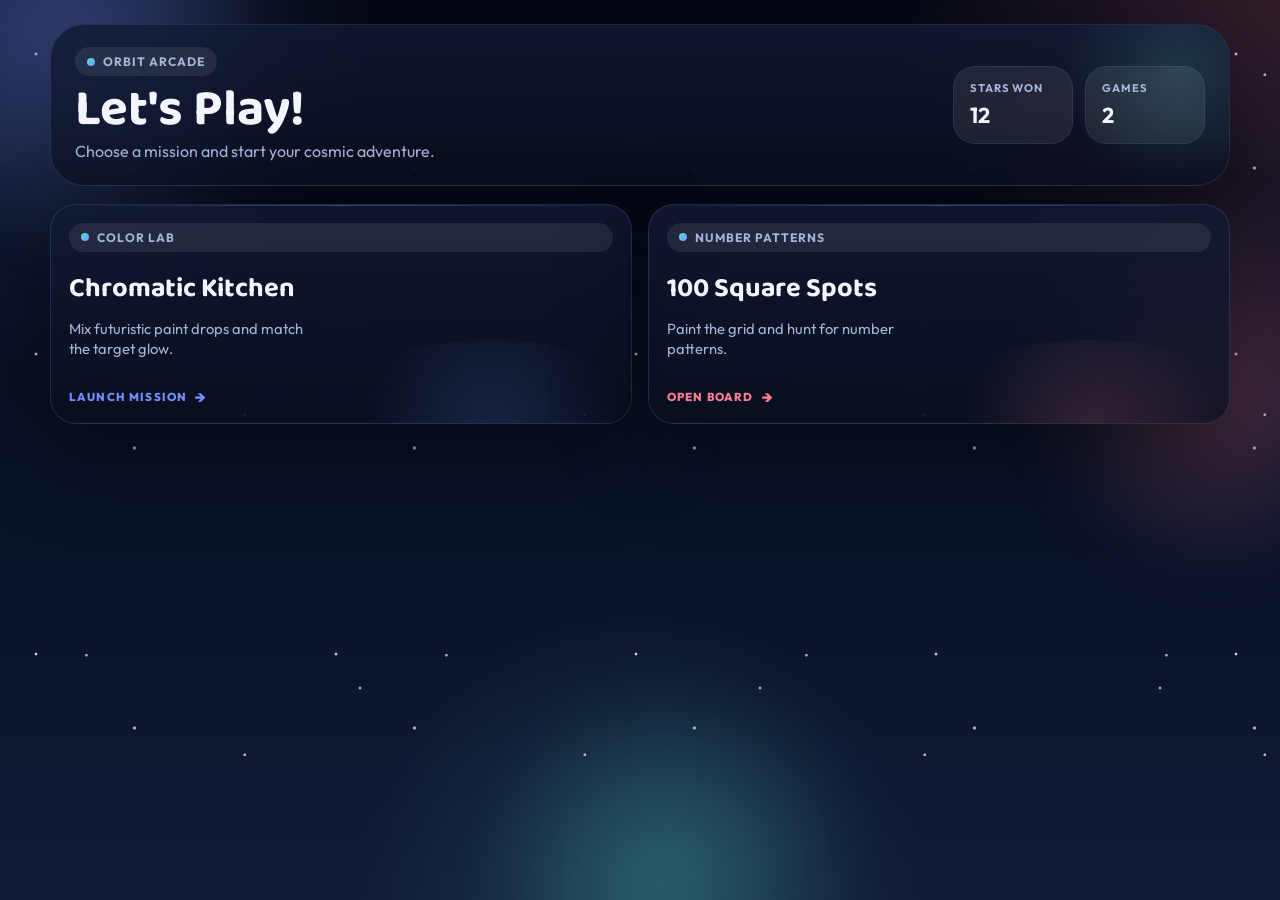
==== index.html @ 020fbe57 "Initial arcade site" ====
<!DOCTYPE html>
<html lang="en">
  <head>
    <meta charset="UTF-8" />
    <meta name="viewport" content="width=device-width, initial-scale=1.0" />
    <title>Orbit Arcade</title>
    <meta
      name="description"
      content="Orbit Arcade is a static collection of playful learning games including Chromatic Kitchen and Hundred Square Spots."
    />
    <link rel="preconnect" href="https://fonts.googleapis.com" />
    <link rel="preconnect" href="https://fonts.gstatic.com" crossorigin />
    <link
      href="https://fonts.googleapis.com/css2?family=Baloo+2:wght@400;600;700&family=Outfit:wght@400;500;600;700;800&display=swap"
      rel="stylesheet"
    />
    <link rel="stylesheet" href="./styles.css" />
  </head>
  <body>
    <div class="space-glow glow-one"></div>
    <div class="space-glow glow-two"></div>
    <div class="space-glow glow-three"></div>

    <main class="home-shell">
      <section class="home-hero">
        <div class="hero-copy">
          <p class="eyebrow">Orbit Arcade</p>
          <h1>Let's Play!</h1>
          <p class="hero-text">
            Choose a mission and start your cosmic adventure.
          </p>
        </div>
        <div class="hero-metrics">
          <div class="metric-card">
            <span>Stars Won</span>
            <strong id="totalStars">12</strong>
          </div>
          <div class="metric-card">
            <span>Games</span>
            <strong>2</strong>
          </div>
        </div>
      </section>

      <section class="game-grid">
        <a class="game-card feature-card" href="./chromatic-kitchen/index.html">
          <div class="card-topline">Color Lab</div>
          <h2>Chromatic Kitchen</h2>
          <p>
            Mix futuristic paint drops and match the target glow.
          </p>
          <div class="card-footer">Launch Mission</div>
        </a>

        <a class="game-card feature-card alt-card" href="./hundred-square-spots/index.html">
          <div class="card-topline">Number Patterns</div>
          <h2>100 Square Spots</h2>
          <p>
            Paint the grid and hunt for number patterns.
          </p>
          <div class="card-footer">Open Board</div>
        </a>
      </section>
    </main>
    <script src="./app.js"></script>
  </body>
</html>
---- styles.css ----
:root {
  --bg: #060b18;
  --panel: rgba(15, 22, 46, 0.72);
  --panel-border: rgba(130, 160, 255, 0.18);
  --text: #f3f6ff;
  --muted: #a6b4d6;
  --blue: #7390ff;
  --aqua: #58e3d5;
  --coral: #ff7f92;
  --gold: #ffd76f;
  --shadow: 0 30px 90px rgba(0, 0, 0, 0.42);
}

* {
  box-sizing: border-box;
}

body {
  margin: 0;
  min-height: 100vh;
  font-family: "Outfit", sans-serif;
  color: var(--text);
  background:
    radial-gradient(circle at top left, rgba(115, 144, 255, 0.22), transparent 24%),
    radial-gradient(circle at top right, rgba(255, 127, 146, 0.18), transparent 24%),
    radial-gradient(circle at bottom center, rgba(88, 227, 213, 0.16), transparent 26%),
    linear-gradient(180deg, #040813 0%, #0a1227 55%, #111936 100%);
  overflow-x: hidden;
}

body::before {
  content: "";
  position: fixed;
  inset: 0;
  background-image:
    radial-gradient(circle at 12% 18%, rgba(255, 255, 255, 0.9) 0 1px, transparent 1.8px),
    radial-gradient(circle at 72% 22%, rgba(255, 255, 255, 0.8) 0 1px, transparent 1.8px),
    radial-gradient(circle at 48% 60%, rgba(255, 255, 255, 0.75) 0 1.2px, transparent 2px),
    radial-gradient(circle at 90% 72%, rgba(255, 255, 255, 0.75) 0 1px, transparent 1.8px),
    radial-gradient(circle at 24% 82%, rgba(255, 255, 255, 0.7) 0 1px, transparent 1.8px);
  background-size: 300px 300px, 340px 340px, 280px 280px, 400px 400px, 360px 360px;
  opacity: 0.86;
  pointer-events: none;
}

.space-glow {
  position: fixed;
  width: 28rem;
  height: 28rem;
  border-radius: 50%;
  filter: blur(28px);
  pointer-events: none;
}

.glow-one {
  top: -10rem;
  left: -8rem;
  background: radial-gradient(circle, rgba(115, 144, 255, 0.34), transparent 60%);
}

.glow-two {
  top: 18%;
  right: -10rem;
  background: radial-gradient(circle, rgba(255, 127, 146, 0.28), transparent 60%);
}

.glow-three {
  bottom: -12rem;
  left: 35%;
  background: radial-gradient(circle, rgba(88, 227, 213, 0.24), transparent 60%);
}

.home-shell {
  position: relative;
  z-index: 1;
  max-width: 1220px;
  margin: 0 auto;
  min-height: 100vh;
  padding: 24px 20px 28px;
}

.home-hero,
.game-card {
  backdrop-filter: blur(24px);
  background: linear-gradient(180deg, rgba(18, 25, 51, 0.84), rgba(10, 15, 31, 0.76));
  border: 1px solid var(--panel-border);
  box-shadow: var(--shadow);
}

.home-hero {
  position: relative;
  display: flex;
  justify-content: space-between;
  gap: 24px;
  border-radius: 34px;
  padding: 22px 24px;
  overflow: hidden;
}

.home-hero::after {
  content: "";
  position: absolute;
  width: 240px;
  height: 240px;
  right: -70px;
  top: -70px;
  border-radius: 50%;
  background: radial-gradient(circle, rgba(88, 227, 213, 0.15), transparent 68%);
}

.hero-copy,
.hero-metrics {
  position: relative;
  z-index: 1;
}

.eyebrow,
.card-topline {
  margin: 0;
  display: inline-flex;
  align-items: center;
  gap: 8px;
  padding: 7px 12px;
  border-radius: 999px;
  background: rgba(255, 255, 255, 0.08);
  color: var(--muted);
  letter-spacing: 0.08em;
  text-transform: uppercase;
  font-size: 0.76rem;
  font-weight: 700;
}

.eyebrow::before,
.card-topline::before {
  content: "";
  width: 8px;
  height: 8px;
  border-radius: 50%;
  background: linear-gradient(135deg, var(--aqua), var(--blue));
}

.hero-copy h1,
.game-card h2 {
  font-family: "Baloo 2", cursive;
}

.hero-copy h1 {
  margin: 10px 0 6px;
  font-size: clamp(2.5rem, 4vw, 4rem);
  line-height: 0.94;
}

.hero-text {
  margin: 0;
  max-width: 38ch;
  line-height: 1.4;
  color: var(--muted);
}

.hero-metrics {
  display: grid;
  grid-template-columns: repeat(2, minmax(120px, 1fr));
  gap: 12px;
  align-self: center;
}

.metric-card {
  padding: 14px 16px;
  border-radius: 22px;
  background: rgba(255, 255, 255, 0.08);
  border: 1px solid rgba(130, 160, 255, 0.12);
}

.metric-card span {
  display: block;
  color: var(--muted);
  text-transform: uppercase;
  letter-spacing: 0.08em;
  font-size: 0.7rem;
  font-weight: 700;
}

.metric-card strong {
  display: block;
  margin-top: 6px;
  font-size: 1.35rem;
}

.game-grid {
  display: grid;
  grid-template-columns: repeat(2, minmax(0, 1fr));
  gap: 16px;
  margin-top: 18px;
  align-items: stretch;
}

.game-card {
  position: relative;
  display: flex;
  flex-direction: column;
  justify-content: space-between;
  min-height: 220px;
  height: 100%;
  padding: 18px 18px 16px;
  border-radius: 26px;
  overflow: hidden;
  text-decoration: none;
  color: inherit;
  transition: transform 0.2s cubic-bezier(0.175, 0.885, 0.32, 1.12), box-shadow 0.2s ease, border-color 0.2s ease;
  cursor: pointer;
}

.game-card::before {
  content: "";
  position: absolute;
  inset: auto -8% -48% 44%;
  height: 86%;
  border-radius: 50%;
  opacity: 0.8;
}

.feature-card::before {
  background: radial-gradient(circle, rgba(111, 140, 255, 0.2), transparent 62%);
}

.alt-card::before {
  background: radial-gradient(circle, rgba(255, 127, 146, 0.2), transparent 62%);
}

.future-card::before {
  background: radial-gradient(circle, rgba(255, 215, 111, 0.16), transparent 62%);
}

.game-card::after {
  content: "";
  position: absolute;
  inset: 0 0 auto 0;
  height: 1px;
  background: linear-gradient(90deg, transparent, rgba(130, 160, 255, 0.34), transparent);
}

.game-card > * {
  position: relative;
  z-index: 1;
}

.game-card:hover {
  transform: translateY(-6px) scale(1.01);
  box-shadow: 0 36px 90px rgba(0, 0, 0, 0.54);
  border-color: rgba(130, 160, 255, 0.35);
}

.game-card h2 {
  margin: 12px 0 4px;
  font-size: 1.7rem;
  line-height: 0.98;
}

.game-card p {
  margin: 0;
  max-width: 24ch;
  line-height: 1.32;
  font-size: 0.92rem;
  color: var(--muted);
}

.card-footer {
  margin-top: 16px;
  display: inline-flex;
  align-items: center;
  gap: 8px;
  font-weight: 800;
  text-transform: uppercase;
  letter-spacing: 0.1em;
  font-size: 0.72rem;
  color: var(--blue);
}

.card-footer::after {
  content: "→";
  font-size: 1rem;
  transition: transform 0.2s ease;
}

.game-card:hover .card-footer::after {
  transform: translateX(6px);
}

.alt-card .card-footer {
  color: var(--coral);
}

@media (max-width: 980px) {
  .home-shell {
    padding: 22px 16px 28px;
  }

  .home-hero {
    flex-direction: column;
    align-items: flex-start;
  }

  .hero-metrics {
    align-self: stretch;
  }

  .game-grid {
    grid-template-columns: 1fr;
  }

  .game-card {
    min-height: 180px;
  }
}

@media (max-width: 640px) {
  .home-shell {
    padding: 18px 14px 24px;
  }

  .home-hero,
  .game-card {
    border-radius: 24px;
  }

  .home-hero {
    padding: 18px;
  }

  .hero-copy h1 {
    font-size: 2.5rem;
  }

  .hero-text {
    font-size: 0.92rem;
  }

  .hero-metrics {
    width: 100%;
    grid-template-columns: 1fr 1fr;
  }

  .game-card {
    min-height: 168px;
    padding: 16px;
  }

  .game-card h2 {
    font-size: 1.5rem;
  }

  .game-card p {
    font-size: 0.88rem;
  }
}
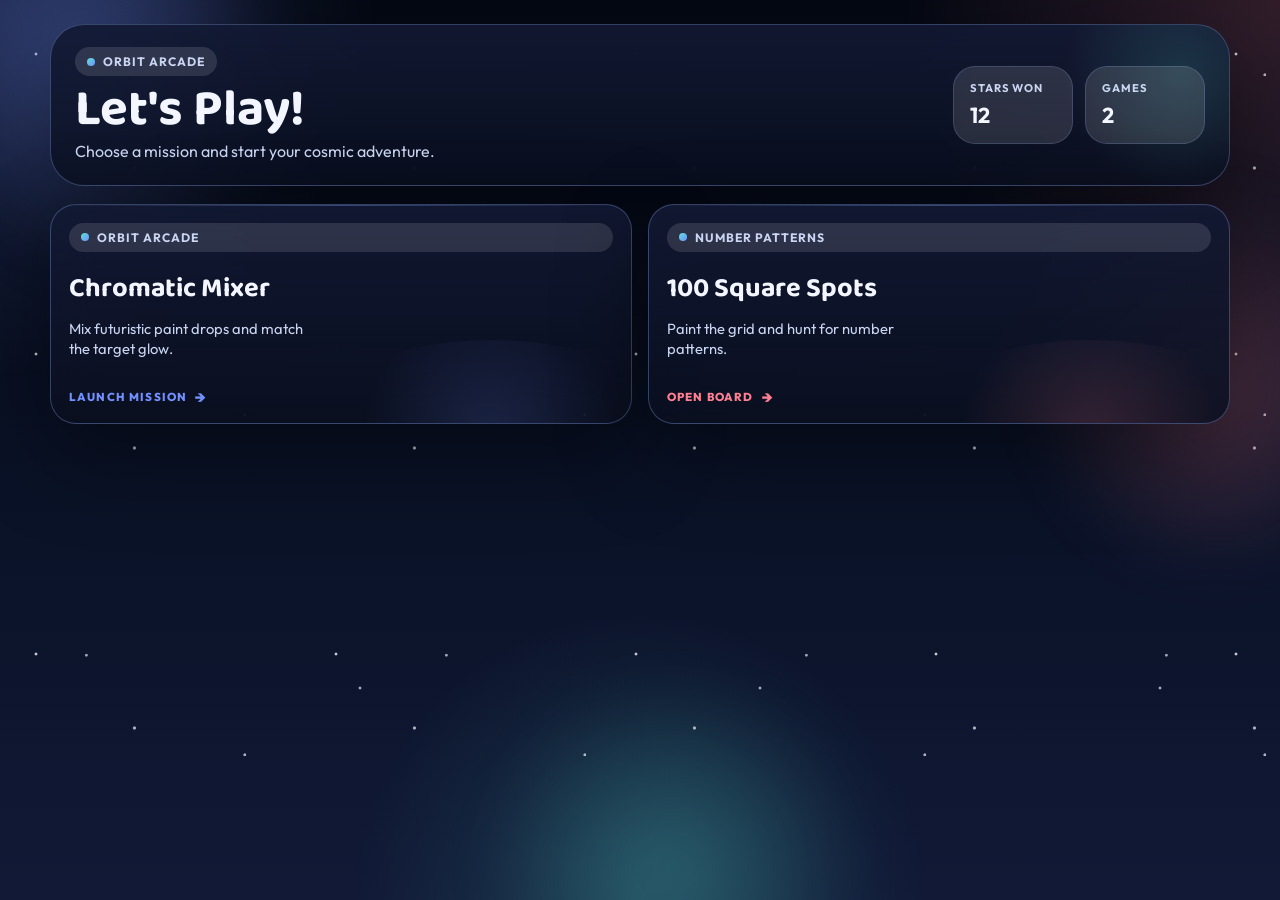
==== commit 9832d72a: "Rename "Chromatic Kitchen" to "Chromatic Mixer" and update related text; implement save board functi" ====
--- a/index.html
+++ b/index.html
@@ -6,7 +6,7 @@
     <title>Orbit Arcade</title>
     <meta
       name="description"
-      content="Orbit Arcade is a static collection of playful learning games including Chromatic Kitchen and Hundred Square Spots."
+      content="Orbit Arcade is a static collection of playful learning games including Chromatic Mixer and Hundred Square Spots."
     />
     <link rel="preconnect" href="https://fonts.googleapis.com" />
     <link rel="preconnect" href="https://fonts.gstatic.com" crossorigin />
@@ -44,8 +44,8 @@
 
       <section class="game-grid">
         <a class="game-card feature-card" href="./chromatic-kitchen/index.html">
-          <div class="card-topline">Color Lab</div>
-          <h2>Chromatic Kitchen</h2>
+          <div class="card-topline">Orbit Arcade</div>
+          <h2>Chromatic Mixer</h2>
           <p>
             Mix futuristic paint drops and match the target glow.
           </p>
--- a/styles.css
+++ b/styles.css
@@ -1,9 +1,9 @@
 :root {
   --bg: #060b18;
   --panel: rgba(15, 22, 46, 0.72);
-  --panel-border: rgba(130, 160, 255, 0.18);
+  --panel-border: rgba(153, 183, 255, 0.3);
   --text: #f3f6ff;
-  --muted: #a6b4d6;
+  --muted: #cad5f2;
   --blue: #7390ff;
   --aqua: #58e3d5;
   --coral: #ff7f92;
@@ -82,7 +82,7 @@
 .home-hero,
 .game-card {
   backdrop-filter: blur(24px);
-  background: linear-gradient(180deg, rgba(18, 25, 51, 0.84), rgba(10, 15, 31, 0.76));
+  background: linear-gradient(180deg, rgba(18, 25, 51, 0.92), rgba(10, 15, 31, 0.86));
   border: 1px solid var(--panel-border);
   box-shadow: var(--shadow);
 }
@@ -122,7 +122,7 @@
   gap: 8px;
   padding: 7px 12px;
   border-radius: 999px;
-  background: rgba(255, 255, 255, 0.08);
+  background: rgba(255, 255, 255, 0.12);
   color: var(--muted);
   letter-spacing: 0.08em;
   text-transform: uppercase;
@@ -167,8 +167,8 @@
 .metric-card {
   padding: 14px 16px;
   border-radius: 22px;
-  background: rgba(255, 255, 255, 0.08);
-  border: 1px solid rgba(130, 160, 255, 0.12);
+  background: rgba(255, 255, 255, 0.12);
+  border: 1px solid rgba(153, 183, 255, 0.2);
 }
 
 .metric-card span {
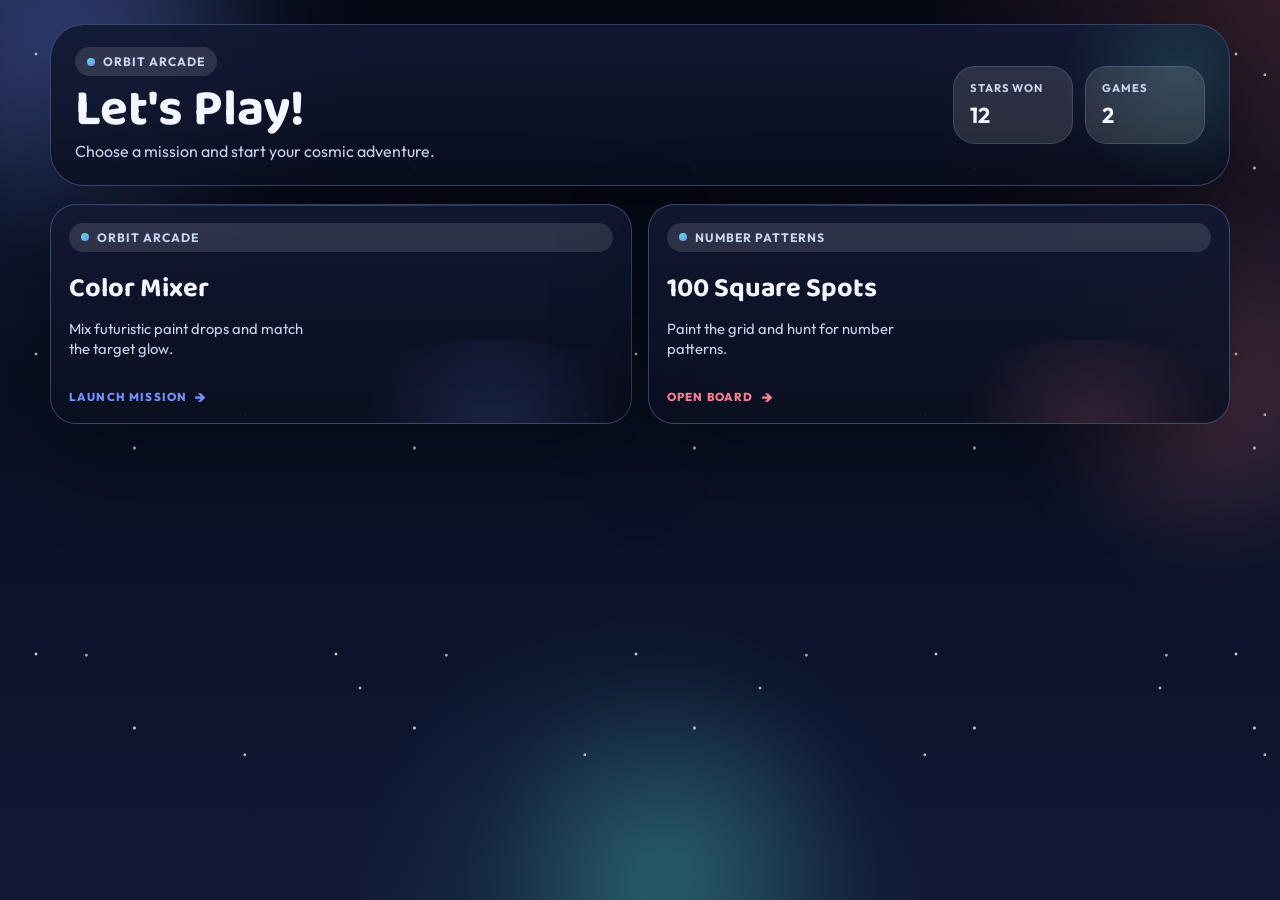
==== commit 3b0623be: "Rename "Chromatic Mixer" to "Color Mixer" in index.html and update related descriptions" ====
--- a/index.html
+++ b/index.html
@@ -6,7 +6,7 @@
     <title>Orbit Arcade</title>
     <meta
       name="description"
-      content="Orbit Arcade is a static collection of playful learning games including Chromatic Mixer and Hundred Square Spots."
+      content="Orbit Arcade is a static collection of playful learning games including Color Mixer and Hundred Square Spots."
     />
     <link rel="preconnect" href="https://fonts.googleapis.com" />
     <link rel="preconnect" href="https://fonts.gstatic.com" crossorigin />
@@ -45,7 +45,7 @@
       <section class="game-grid">
         <a class="game-card feature-card" href="./chromatic-kitchen/index.html">
           <div class="card-topline">Orbit Arcade</div>
-          <h2>Chromatic Mixer</h2>
+          <h2>Color Mixer</h2>
           <p>
             Mix futuristic paint drops and match the target glow.
           </p>
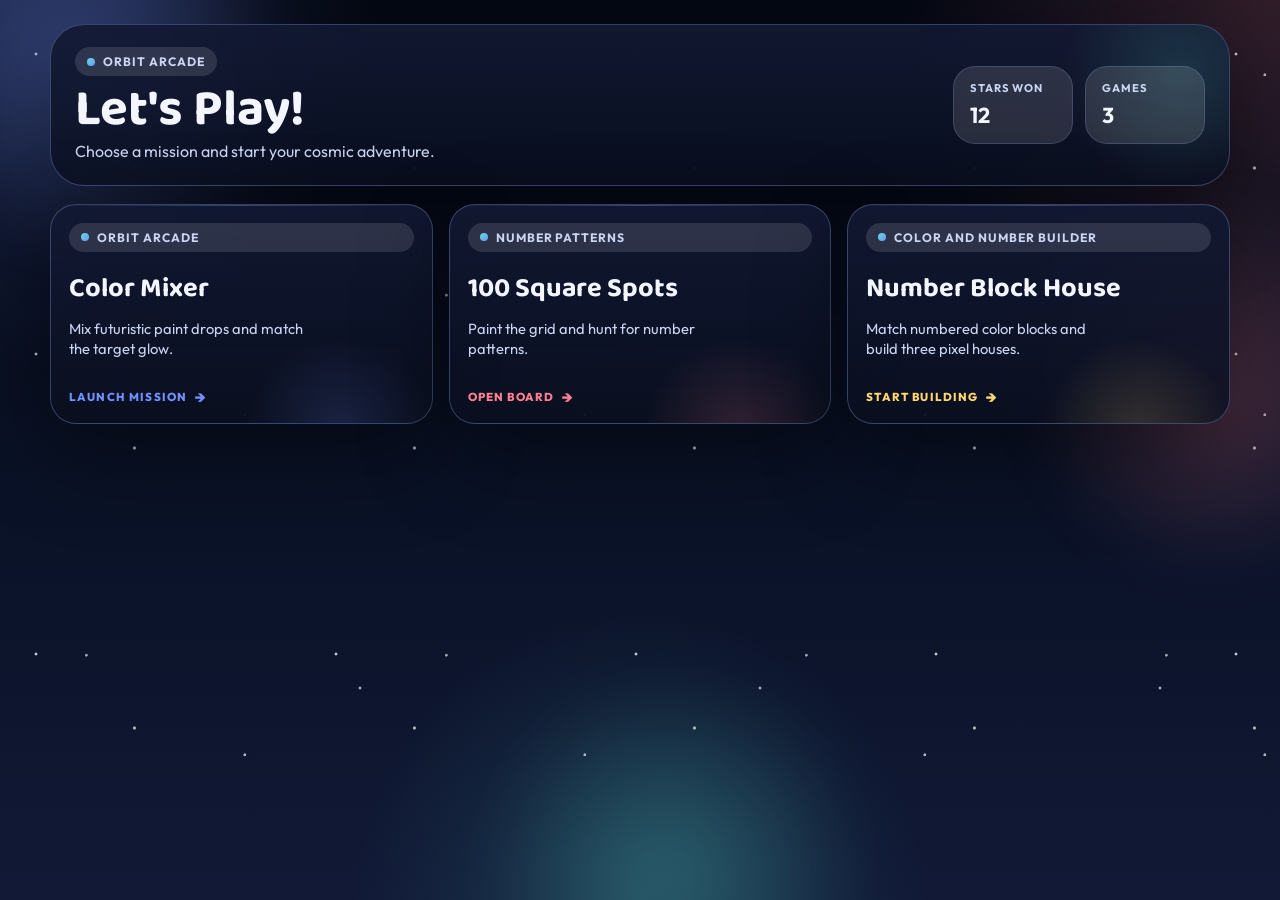
==== commit d2670f1c: "Add Number Block House game Co-authored-by: Copilot <223556219+Copilot@users.noreply.github.com>" ====
--- a/index.html
+++ b/index.html
@@ -6,7 +6,7 @@
     <title>Orbit Arcade</title>
     <meta
       name="description"
-      content="Orbit Arcade is a static collection of playful learning games including Color Mixer and Hundred Square Spots."
+      content="Orbit Arcade is a static collection of playful learning games with colors, numbers, patterns, and building."
     />
     <link rel="preconnect" href="https://fonts.googleapis.com" />
     <link rel="preconnect" href="https://fonts.gstatic.com" crossorigin />
@@ -37,7 +37,7 @@
           </div>
           <div class="metric-card">
             <span>Games</span>
-            <strong>2</strong>
+            <strong>3</strong>
           </div>
         </div>
       </section>
@@ -60,6 +60,18 @@
           </p>
           <div class="card-footer">Open Board</div>
         </a>
+
+        <a
+          class="game-card feature-card builder-card"
+          href="./number-block-house/index.html?clawpilotTheme=dark"
+        >
+          <div class="card-topline">Color and Number Builder</div>
+          <h2>Number Block House</h2>
+          <p>
+            Match numbered color blocks and build three pixel houses.
+          </p>
+          <div class="card-footer">Start Building</div>
+        </a>
       </section>
     </main>
     <script src="./app.js"></script>
--- a/styles.css
+++ b/styles.css
@@ -188,7 +188,7 @@
 
 .game-grid {
   display: grid;
-  grid-template-columns: repeat(2, minmax(0, 1fr));
+  grid-template-columns: repeat(3, minmax(0, 1fr));
   gap: 16px;
   margin-top: 18px;
   align-items: stretch;
@@ -227,6 +227,10 @@
   background: radial-gradient(circle, rgba(255, 127, 146, 0.2), transparent 62%);
 }
 
+.builder-card::before {
+  background: radial-gradient(circle, rgba(255, 215, 111, 0.2), transparent 62%);
+}
+
 .future-card::before {
   background: radial-gradient(circle, rgba(255, 215, 111, 0.16), transparent 62%);
 }
@@ -290,6 +294,10 @@
   color: var(--coral);
 }
 
+.builder-card .card-footer {
+  color: var(--gold);
+}
+
 @media (max-width: 980px) {
   .home-shell {
     padding: 22px 16px 28px;
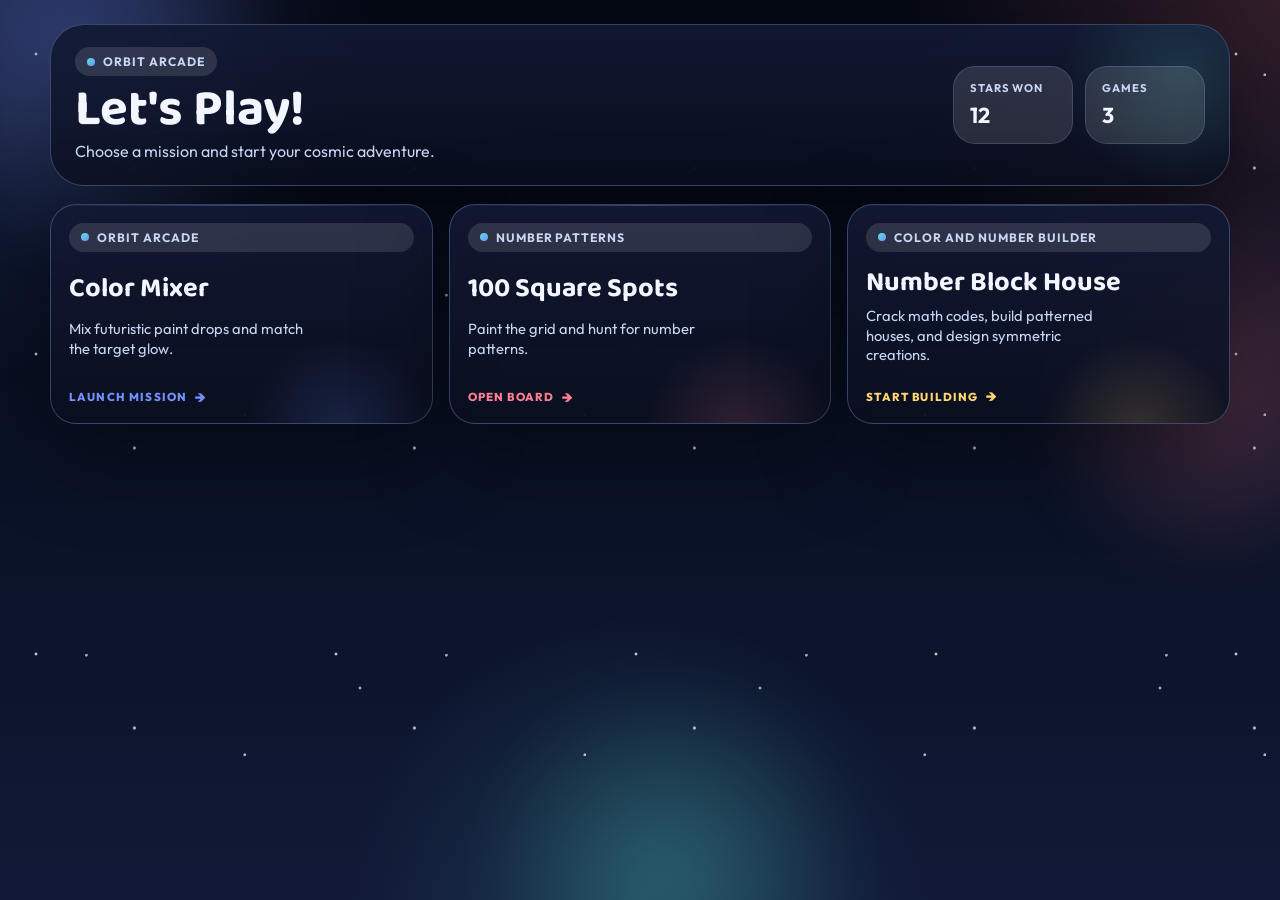
==== commit 8eb826f6: "Expand Number Block House challenges Co-authored-by: Copilot <223556219+Copilot@users.noreply.github" ====
--- a/index.html
+++ b/index.html
@@ -68,7 +68,7 @@
           <div class="card-topline">Color and Number Builder</div>
           <h2>Number Block House</h2>
           <p>
-            Match numbered color blocks and build three pixel houses.
+            Crack math codes, build patterned houses, and design symmetric creations.
           </p>
           <div class="card-footer">Start Building</div>
         </a>
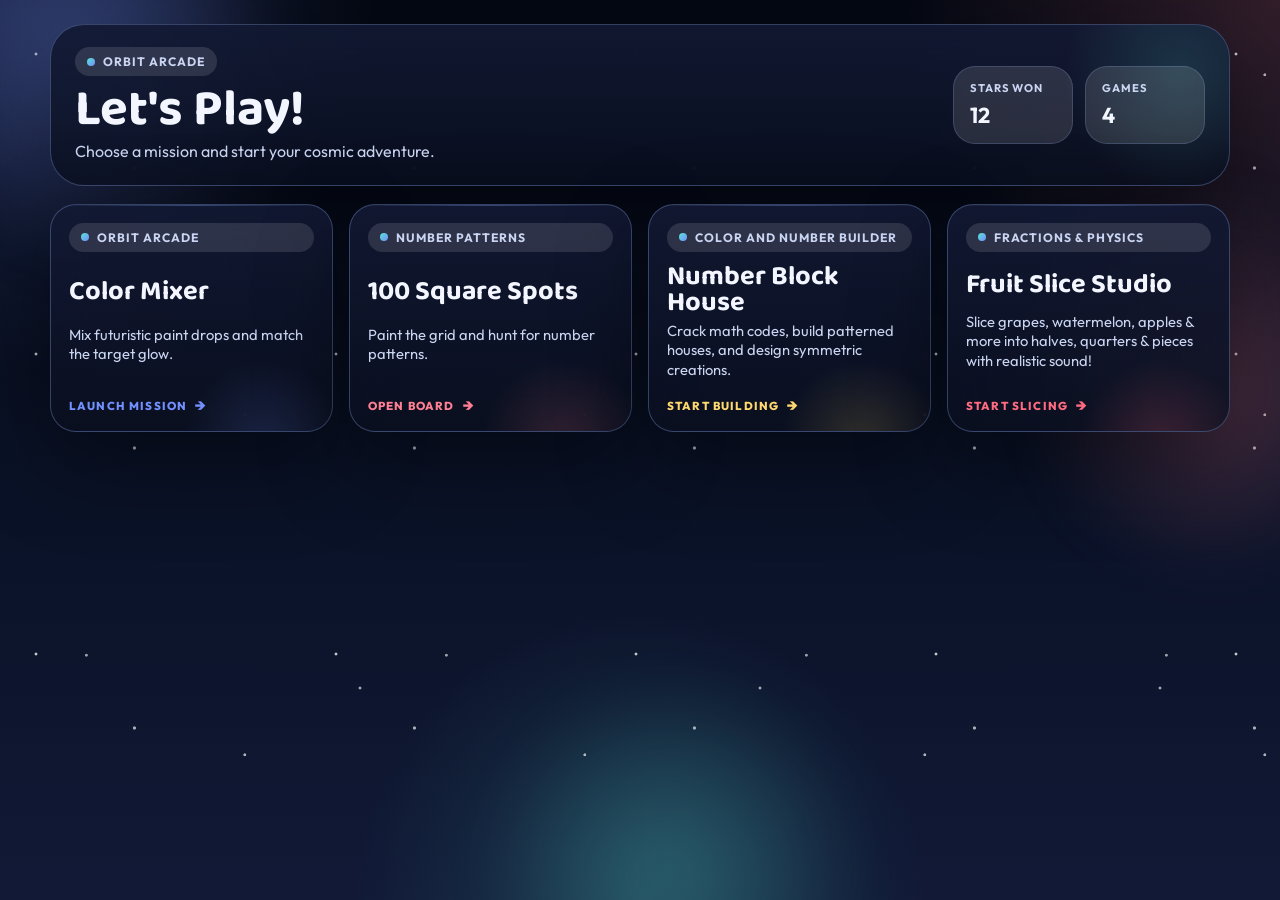
==== commit a665ea06: "Add Fruit Slice Studio game with realistic physics, grape slicing, fractions, and audio effects Co-a" ====
--- a/index.html
+++ b/index.html
@@ -37,7 +37,7 @@
           </div>
           <div class="metric-card">
             <span>Games</span>
-            <strong>3</strong>
+            <strong>4</strong>
           </div>
         </div>
       </section>
@@ -72,6 +72,18 @@
           </p>
           <div class="card-footer">Start Building</div>
         </a>
+
+        <a
+          class="game-card feature-card fruit-card"
+          href="./fruit-slice-studio/index.html?clawpilotTheme=dark"
+        >
+          <div class="card-topline">Fractions & Physics</div>
+          <h2>Fruit Slice Studio</h2>
+          <p>
+            Slice grapes, watermelon, apples & more into halves, quarters & pieces with realistic sound!
+          </p>
+          <div class="card-footer">Start Slicing</div>
+        </a>
       </section>
     </main>
     <script src="./app.js"></script>
--- a/styles.css
+++ b/styles.css
@@ -188,7 +188,7 @@
 
 .game-grid {
   display: grid;
-  grid-template-columns: repeat(3, minmax(0, 1fr));
+  grid-template-columns: repeat(4, minmax(0, 1fr));
   gap: 16px;
   margin-top: 18px;
   align-items: stretch;
@@ -231,6 +231,10 @@
   background: radial-gradient(circle, rgba(255, 215, 111, 0.2), transparent 62%);
 }
 
+.fruit-card::before {
+  background: radial-gradient(circle, rgba(255, 107, 129, 0.22), transparent 62%);
+}
+
 .future-card::before {
   background: radial-gradient(circle, rgba(255, 215, 111, 0.16), transparent 62%);
 }
@@ -298,6 +302,10 @@
   color: var(--gold);
 }
 
+.fruit-card .card-footer {
+  color: #ff6b81;
+}
+
 @media (max-width: 980px) {
   .home-shell {
     padding: 22px 16px 28px;
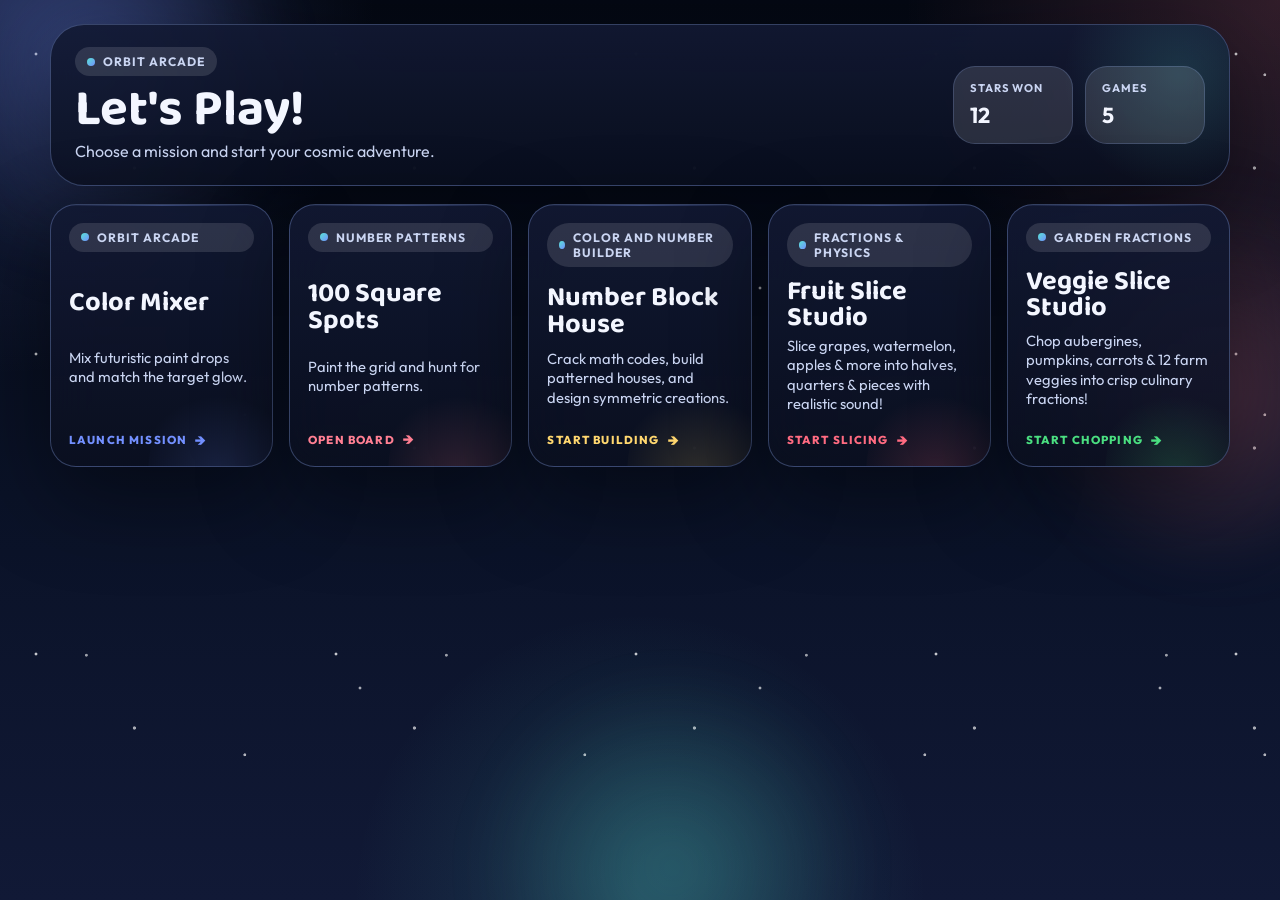
==== commit 55a2387c: "Add Veggie Slice Studio with 12 vegetables, realistic cross-sections, and touch support Co-authored-" ====
--- a/index.html
+++ b/index.html
@@ -33,11 +33,11 @@
         <div class="hero-metrics">
           <div class="metric-card">
             <span>Stars Won</span>
-            <strong id="totalStars">12</strong>
+            <strong id="totalStars">15</strong>
           </div>
           <div class="metric-card">
             <span>Games</span>
-            <strong>4</strong>
+            <strong>5</strong>
           </div>
         </div>
       </section>
@@ -84,6 +84,18 @@
           </p>
           <div class="card-footer">Start Slicing</div>
         </a>
+
+        <a
+          class="game-card feature-card veggie-card"
+          href="./veggie-slice-studio/index.html?clawpilotTheme=dark"
+        >
+          <div class="card-topline">Garden Fractions</div>
+          <h2>Veggie Slice Studio</h2>
+          <p>
+            Chop aubergines, pumpkins, carrots & 12 farm veggies into crisp culinary fractions!
+          </p>
+          <div class="card-footer">Start Chopping</div>
+        </a>
       </section>
     </main>
     <script src="./app.js"></script>
--- a/styles.css
+++ b/styles.css
@@ -188,7 +188,7 @@
 
 .game-grid {
   display: grid;
-  grid-template-columns: repeat(4, minmax(0, 1fr));
+  grid-template-columns: repeat(auto-fit, minmax(210px, 1fr));
   gap: 16px;
   margin-top: 18px;
   align-items: stretch;
@@ -235,6 +235,10 @@
   background: radial-gradient(circle, rgba(255, 107, 129, 0.22), transparent 62%);
 }
 
+.veggie-card::before {
+  background: radial-gradient(circle, rgba(74, 222, 128, 0.22), transparent 62%);
+}
+
 .future-card::before {
   background: radial-gradient(circle, rgba(255, 215, 111, 0.16), transparent 62%);
 }
@@ -306,6 +310,10 @@
   color: #ff6b81;
 }
 
+.veggie-card .card-footer {
+  color: #4ade80;
+}
+
 @media (max-width: 980px) {
   .home-shell {
     padding: 22px 16px 28px;
